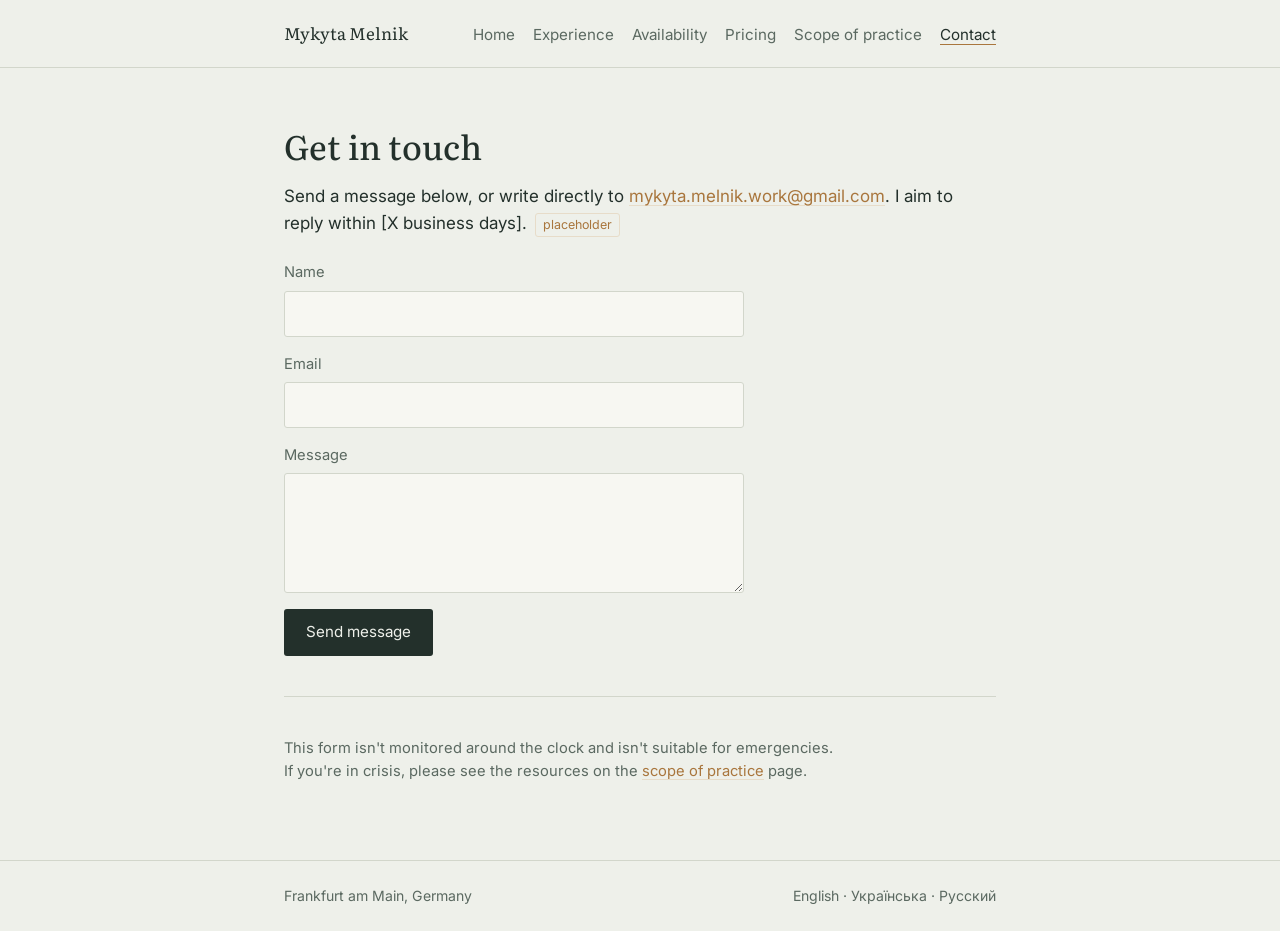
==== contact.html @ 3399c088 "Add files via upload" ====
<!DOCTYPE html>
<html lang="en">
<head>
<meta charset="UTF-8">
<meta name="viewport" content="width=device-width, initial-scale=1.0">
<title>Contact — Mykyta Melnik</title>
<link rel="preconnect" href="https://fonts.googleapis.com">
<link href="https://fonts.googleapis.com/css2?family=Literata:wght@400;500;600&family=Inter:wght@400;500;600&display=swap&subset=cyrillic" rel="stylesheet">
<link rel="stylesheet" href="style.css">
</head>
<body>

<header class="site">
  <div class="wrap">
    <a class="brand" href="index.html">Mykyta Melnik</a>
    <nav class="site-nav" aria-label="Main">
      <a href="index.html">Home</a>
      <a href="experience.html">Experience</a>
      <a href="availability.html">Availability</a>
      <a href="pricing.html">Pricing</a>
      <a href="scope.html">Scope of practice</a>
      <a href="contact.html" aria-current="page">Contact</a>
    </nav>
  </div>
</header>

<main>

  <h1>Get in touch</h1>
  <p>Send a message below, or write directly to <a href="mailto:mykyta.melnik.work@gmail.com">mykyta.melnik.work@gmail.com</a>. I aim to reply within [X business days].<span class="placeholder-tag">placeholder</span></p>

  <!--
    SETUP: replace YOUR_FORM_ID below with your real Formspree form ID.
    1. Create a free account at https://formspree.io
    2. Create a new form, get an ID like "abcd1234"
    3. Replace the form action URL below with https://formspree.io/f/abcd1234
  -->
  <form class="contact-form" action="https://formspree.io/f/YOUR_FORM_ID" method="POST">
    <label>
      Name
      <input type="text" name="name" required>
    </label>
    <label>
      Email
      <input type="email" name="_replyto" required>
    </label>
    <label>
      Message
      <textarea name="message" required></textarea>
    </label>
    <button class="submit" type="submit">Send message</button>
  </form>

  <hr class="rule">

  <p style="color: var(--ink-muted); font-size: 0.92rem;">This form isn't monitored around the clock and isn't suitable for emergencies. If you're in crisis, please see the resources on the <a href="scope.html">scope of practice</a> page.</p>

</main>

<footer class="site">
  <div class="wrap">
    <span>Frankfurt am Main, Germany</span>
    <span>English &middot; Українська &middot; Русский</span>
  </div>
</footer>

</body>
</html>
---- style.css ----
:root {
  --bg: #EEF0EA;
  --surface: #F7F7F2;
  --ink: #23302B;
  --ink-muted: #5B6961;
  --accent: #A9763D;
  --accent-soft: #E7DCC9;
  --rule: #D2D6CB;
  --max: 680px;
}

* { box-sizing: border-box; }

html {
  scroll-behavior: smooth;
}

@media (prefers-reduced-motion: reduce) {
  html { scroll-behavior: auto; }
  * { animation: none !important; transition: none !important; }
}

body {
  margin: 0;
  background: var(--bg);
  color: var(--ink);
  font-family: 'Inter', -apple-system, BlinkMacSystemFont, sans-serif;
  font-size: 17px;
  line-height: 1.6;
  -webkit-font-smoothing: antialiased;
}

h1, h2, h3 {
  font-family: 'Literata', Georgia, serif;
  font-weight: 500;
  line-height: 1.25;
  margin: 0 0 0.5em;
  color: var(--ink);
}

h1 { font-size: 2.1rem; font-weight: 460; }
h2 { font-size: 1.5rem; }
h3 { font-size: 1.15rem; }

p { margin: 0 0 1.1em; max-width: 62ch; }

a {
  color: var(--accent);
  text-decoration: underline;
  text-decoration-color: var(--accent-soft);
  text-underline-offset: 3px;
}
a:hover { text-decoration-color: var(--accent); }

a:focus-visible, button:focus-visible, input:focus-visible, textarea:focus-visible {
  outline: 2px solid var(--accent);
  outline-offset: 3px;
}

.wrap {
  max-width: var(--max);
  margin: 0 auto;
  padding: 0 24px;
}

header.site {
  border-bottom: 1px solid var(--rule);
  padding: 20px 0;
}

header.site .wrap {
  display: flex;
  justify-content: space-between;
  align-items: baseline;
  flex-wrap: wrap;
  gap: 10px 24px;
  max-width: 760px;
}

.brand {
  font-family: 'Literata', Georgia, serif;
  font-size: 1.05rem;
  color: var(--ink);
  text-decoration: none;
}

nav.site-nav {
  display: flex;
  flex-wrap: wrap;
  gap: 4px 18px;
}

nav.site-nav a {
  color: var(--ink-muted);
  text-decoration: none;
  font-size: 0.95rem;
}
nav.site-nav a:hover, nav.site-nav a[aria-current="page"] {
  color: var(--ink);
  text-decoration: underline;
  text-decoration-color: var(--accent);
  text-underline-offset: 4px;
}

main {
  max-width: 760px;
  margin: 0 auto;
  padding: 56px 24px 40px;
}

.avatar-placeholder {
  width: 116px;
  height: 116px;
  border-radius: 50%;
  background: var(--accent-soft);
  color: var(--accent);
  display: flex;
  align-items: center;
  justify-content: center;
  font-family: 'Literata', serif;
  font-size: 2rem;
  flex-shrink: 0;
}

.hero {
  display: flex;
  gap: 32px;
  align-items: flex-start;
  flex-wrap: wrap;
  margin-bottom: 8px;
}

.hero .intro-text { flex: 1 1 360px; min-width: 260px; }

.eyebrow {
  color: var(--ink-muted);
  font-size: 0.98rem;
  margin: 0 0 18px;
}

.location-line {
  color: var(--ink-muted);
  font-size: 0.95rem;
  margin: -6px 0 28px;
}

hr.rule {
  border: none;
  border-top: 1px solid var(--rule);
  margin: 40px 0;
}

ul.plain, ol.plain {
  padding-left: 0;
  list-style: none;
  margin: 0 0 1.1em;
}
ul.plain li, ol.plain li {
  padding-left: 1.1em;
  position: relative;
  margin-bottom: 0.55em;
}
ul.plain li::before {
  content: "\2013";
  position: absolute;
  left: 0;
  color: var(--accent);
}

.explore-list {
  margin: 0;
  padding: 0;
  list-style: none;
}
.explore-list li {
  border-top: 1px solid var(--rule);
}
.explore-list li:last-child { border-bottom: 1px solid var(--rule); }
.explore-list a {
  display: flex;
  justify-content: space-between;
  align-items: baseline;
  gap: 16px;
  padding: 16px 2px;
  text-decoration: none;
  color: var(--ink);
}
.explore-list a:hover .explore-title { text-decoration: underline; text-decoration-color: var(--accent); }
.explore-title { font-family: 'Literata', serif; font-size: 1.05rem; }
.explore-desc { color: var(--ink-muted); font-size: 0.92rem; text-align: right; }

.entry { margin-bottom: 34px; }
.entry .role { font-weight: 600; margin-bottom: 2px; }
.entry .org-dates { color: var(--ink-muted); font-size: 0.92rem; margin-bottom: 10px; }

.note-box {
  background: var(--surface);
  border-left: 3px solid var(--accent);
  padding: 18px 22px;
  margin: 28px 0;
}
.note-box p:last-child { margin-bottom: 0; }

.placeholder-tag {
  display: inline-block;
  font-size: 0.78rem;
  color: var(--accent);
  border: 1px solid var(--accent-soft);
  border-radius: 3px;
  padding: 1px 7px;
  margin-left: 8px;
  vertical-align: middle;
}

form.contact-form {
  margin-top: 24px;
  display: flex;
  flex-direction: column;
  gap: 16px;
  max-width: 460px;
}
form.contact-form label {
  display: flex;
  flex-direction: column;
  gap: 6px;
  font-size: 0.92rem;
  color: var(--ink-muted);
}
form.contact-form input,
form.contact-form textarea {
  font: inherit;
  color: var(--ink);
  background: var(--surface);
  border: 1px solid var(--rule);
  border-radius: 3px;
  padding: 10px 12px;
}
form.contact-form textarea { resize: vertical; min-height: 120px; }

button.submit {
  align-self: flex-start;
  font: inherit;
  font-size: 0.95rem;
  background: var(--ink);
  color: var(--bg);
  border: none;
  border-radius: 3px;
  padding: 11px 22px;
  cursor: pointer;
}
button.submit:hover { background: var(--accent); }

footer.site {
  border-top: 1px solid var(--rule);
  margin-top: 20px;
}
footer.site .wrap {
  max-width: 760px;
  padding: 24px;
  color: var(--ink-muted);
  font-size: 0.88rem;
  display: flex;
  justify-content: space-between;
  flex-wrap: wrap;
  gap: 8px 24px;
}

@media (max-width: 560px) {
  h1 { font-size: 1.7rem; }
  main { padding-top: 40px; }
  .explore-list a { flex-direction: column; gap: 2px; }
  .explore-desc { text-align: left; }
}
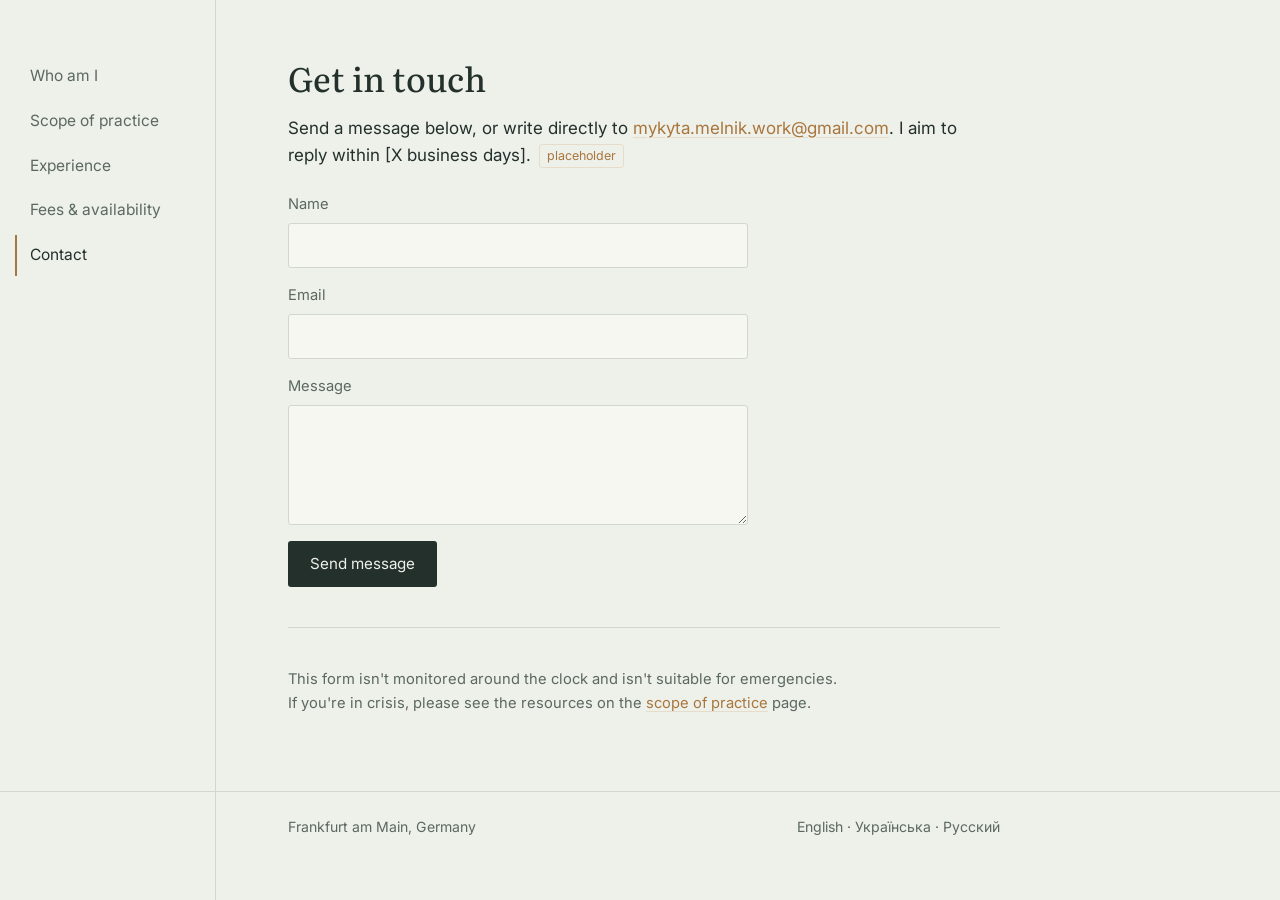
==== commit 9767fdd7: "Add files via upload" ====
--- a/contact.html
+++ b/contact.html
@@ -10,19 +10,13 @@
 </head>
 <body>
 
-<header class="site">
-  <div class="wrap">
-    <a class="brand" href="index.html">Mykyta Melnik</a>
-    <nav class="site-nav" aria-label="Main">
-      <a href="index.html">Home</a>
-      <a href="experience.html">Experience</a>
-      <a href="availability.html">Availability</a>
-      <a href="pricing.html">Pricing</a>
-      <a href="scope.html">Scope of practice</a>
-      <a href="contact.html" aria-current="page">Contact</a>
-    </nav>
-  </div>
-</header>
+<nav class="sidebar" aria-label="Main">
+  <a href="index.html">Who am I</a>
+  <a href="scope.html">Scope of practice</a>
+  <a href="experience.html">Experience</a>
+  <a href="fees-availability.html">Fees &amp; availability</a>
+  <a href="contact.html" aria-current="page">Contact</a>
+</nav>
 
 <main>
 
--- a/style.css
+++ b/style.css
@@ -63,49 +63,63 @@
   padding: 0 24px;
 }
 
-header.site {
-  border-bottom: 1px solid var(--rule);
-  padding: 20px 0;
-}
-
-header.site .wrap {
-  display: flex;
-  justify-content: space-between;
-  align-items: baseline;
-  flex-wrap: wrap;
-  gap: 10px 24px;
-  max-width: 760px;
-}
-
-.brand {
-  font-family: 'Literata', Georgia, serif;
-  font-size: 1.05rem;
-  color: var(--ink);
+.sidebar {
+  position: fixed;
+  top: 0;
+  left: 0;
+  bottom: 0;
+  width: 216px;
+  padding: 56px 28px;
+  border-right: 1px solid var(--rule);
+  display: flex;
+  flex-direction: column;
+  gap: 4px;
+  animation: sidebar-in 0.5s ease-out;
+}
+
+@keyframes sidebar-in {
+  from { opacity: 0; transform: translateX(-6px); }
+  to { opacity: 1; transform: translateX(0); }
+}
+
+.sidebar a {
+  color: var(--ink-muted);
   text-decoration: none;
-}
-
-nav.site-nav {
-  display: flex;
-  flex-wrap: wrap;
-  gap: 4px 18px;
-}
-
-nav.site-nav a {
-  color: var(--ink-muted);
-  text-decoration: none;
-  font-size: 0.95rem;
-}
-nav.site-nav a:hover, nav.site-nav a[aria-current="page"] {
-  color: var(--ink);
-  text-decoration: underline;
-  text-decoration-color: var(--accent);
-  text-underline-offset: 4px;
+  font-size: 0.97rem;
+  padding: 8px 0 8px 13px;
+  margin-left: -13px;
+  border-left: 2px solid transparent;
+  transition: color 0.2s ease, border-color 0.2s ease, padding-left 0.2s ease;
+}
+.sidebar a:hover {
+  color: var(--ink);
+  padding-left: 17px;
+}
+.sidebar a[aria-current="page"] {
+  color: var(--ink);
+  border-left-color: var(--accent);
 }
 
 main {
   max-width: 760px;
-  margin: 0 auto;
+  margin: 0 auto 0 264px;
   padding: 56px 24px 40px;
+}
+
+@media (max-width: 780px) {
+  .sidebar {
+    position: static;
+    width: auto;
+    flex-direction: row;
+    flex-wrap: wrap;
+    gap: 2px 18px;
+    border-right: none;
+    border-bottom: 1px solid var(--rule);
+    padding: 20px 24px;
+    animation: none;
+  }
+  main { margin-left: auto; }
+  footer.site .wrap { margin-left: 0; }
 }
 
 .avatar-placeholder {
@@ -256,6 +270,7 @@
 }
 footer.site .wrap {
   max-width: 760px;
+  margin-left: 264px;
   padding: 24px;
   color: var(--ink-muted);
   font-size: 0.88rem;
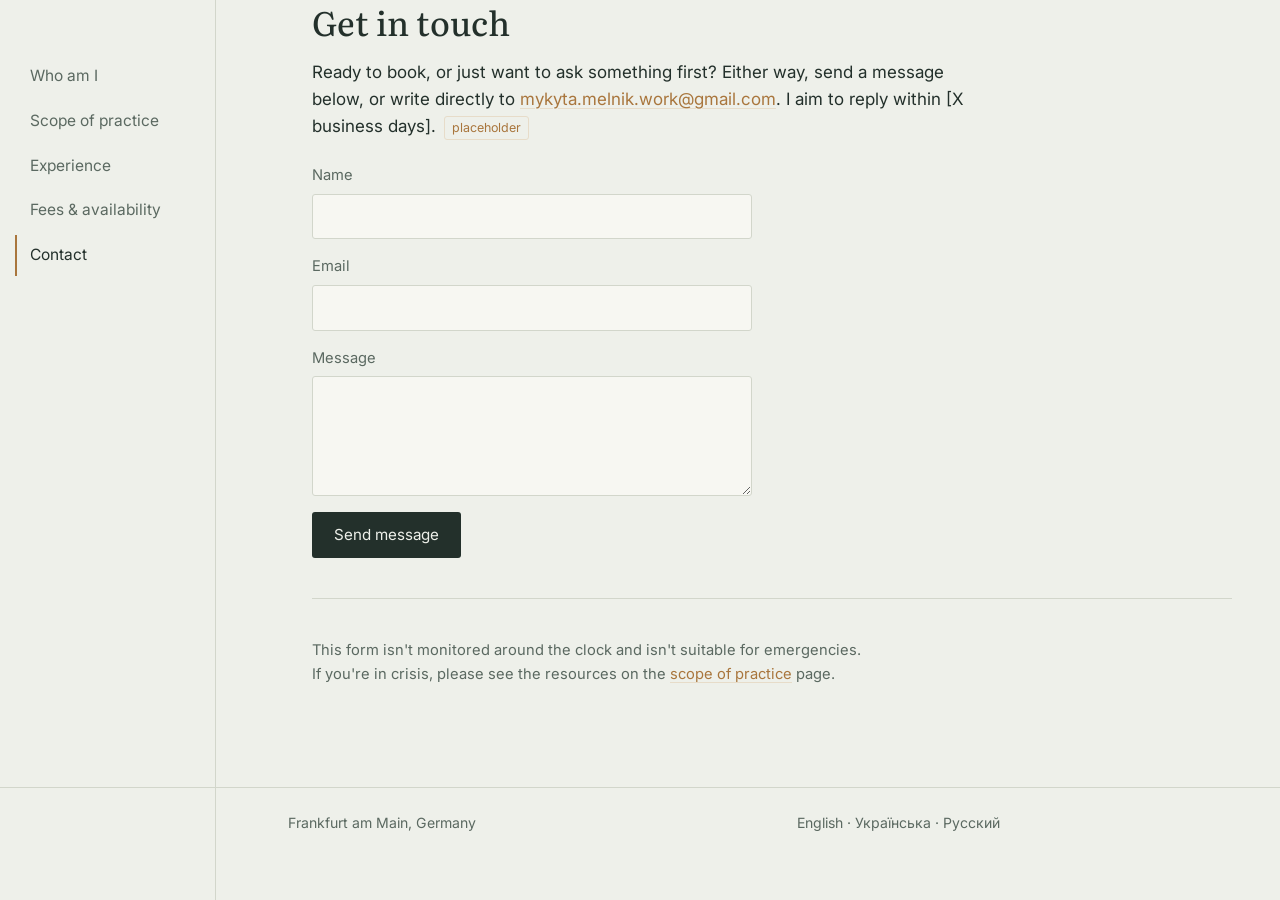
==== commit 607dab42: "Add files via upload" ====
--- a/contact.html
+++ b/contact.html
@@ -21,7 +21,7 @@
 <main>
 
   <h1>Get in touch</h1>
-  <p>Send a message below, or write directly to <a href="mailto:mykyta.melnik.work@gmail.com">mykyta.melnik.work@gmail.com</a>. I aim to reply within [X business days].<span class="placeholder-tag">placeholder</span></p>
+  <p>Ready to book, or just want to ask something first? Either way, send a message below, or write directly to <a href="mailto:mykyta.melnik.work@gmail.com">mykyta.melnik.work@gmail.com</a>. I aim to reply within [X business days].<span class="placeholder-tag">placeholder</span></p>
 
   <!--
     SETUP: replace YOUR_FORM_ID below with your real Formspree form ID.
--- a/style.css
+++ b/style.css
@@ -11,9 +11,7 @@
 
 * { box-sizing: border-box; }
 
-html {
-  scroll-behavior: smooth;
-}
+html { scroll-behavior: smooth; }
 
 @media (prefers-reduced-motion: reduce) {
   html { scroll-behavior: auto; }
@@ -63,6 +61,8 @@
   padding: 0 24px;
 }
 
+/* ---------- Sidebar navigation ---------- */
+
 .sidebar {
   position: fixed;
   top: 0;
@@ -91,20 +91,18 @@
   border-left: 2px solid transparent;
   transition: color 0.2s ease, border-color 0.2s ease, padding-left 0.2s ease;
 }
-.sidebar a:hover {
-  color: var(--ink);
-  padding-left: 17px;
-}
-.sidebar a[aria-current="page"] {
-  color: var(--ink);
-  border-left-color: var(--accent);
-}
+.sidebar a:hover { color: var(--ink); padding-left: 17px; }
+.sidebar a[aria-current="page"] { color: var(--ink); border-left-color: var(--accent); }
+
+/* ---------- Page shell ---------- */
 
 main {
-  max-width: 760px;
-  margin: 0 auto 0 264px;
-  padding: 56px 24px 40px;
-}
+  margin-left: 264px;
+  max-width: 1040px;
+  padding: 0 48px 64px;
+}
+
+.prose { max-width: 640px; }
 
 @media (max-width: 780px) {
   .sidebar {
@@ -118,13 +116,13 @@
     padding: 20px 24px;
     animation: none;
   }
-  main { margin-left: auto; }
+  main { margin-left: 0; padding: 0 24px 48px; }
   footer.site .wrap { margin-left: 0; }
 }
 
+/* ---------- Avatar placeholder ---------- */
+
 .avatar-placeholder {
-  width: 116px;
-  height: 116px;
   border-radius: 50%;
   background: var(--accent-soft);
   color: var(--accent);
@@ -132,157 +130,208 @@
   align-items: center;
   justify-content: center;
   font-family: 'Literata', serif;
-  font-size: 2rem;
   flex-shrink: 0;
 }
 
-.hero {
-  display: flex;
-  gap: 32px;
-  align-items: flex-start;
+/* ---------- Hero (homepage) ---------- */
+
+.hero-section {
+  display: flex;
+  gap: 56px;
+  align-items: center;
+  padding: 68px 0 60px;
   flex-wrap: wrap;
-  margin-bottom: 8px;
-}
-
-.hero .intro-text { flex: 1 1 360px; min-width: 260px; }
-
-.eyebrow {
+}
+.hero-text { flex: 1 1 420px; min-width: 280px; }
+.hero-text h1 { font-size: clamp(1.9rem, 3.2vw, 2.7rem); max-width: 17ch; }
+.hero-text p.lede { font-size: 1.07rem; max-width: 46ch; }
+
+.hero-visual {
+  flex: 0 0 280px;
+  display: flex;
+  flex-direction: column;
+  align-items: center;
+  gap: 16px;
+  background: var(--surface);
+  border: 1px solid var(--rule);
+  padding: 40px 24px;
+}
+.hero-visual .avatar-placeholder { width: 140px; height: 140px; font-size: 2.4rem; }
+.hero-visual .visual-caption { text-align: center; font-size: 0.9rem; color: var(--ink-muted); margin: 0; }
+.hero-visual .visual-caption strong { color: var(--ink); display: block; font-weight: 600; margin-bottom: 2px; }
+
+.hero-cta-row { display: flex; gap: 22px; align-items: center; flex-wrap: wrap; margin-top: 26px; }
+
+.eyebrow { color: var(--ink-muted); font-size: 0.98rem; margin: 0 0 16px; }
+.location-line { color: var(--ink-muted); font-size: 0.95rem; margin: -6px 0 28px; }
+
+@media (max-width: 780px) {
+  .hero-section { padding: 36px 0 28px; gap: 32px; }
+  .hero-visual { flex: 0 0 auto; width: 100%; max-width: 260px; margin: 0 auto; }
+}
+
+/* ---------- Buttons ---------- */
+
+.btn-primary {
+  display: inline-block;
+  background: var(--ink);
+  color: var(--bg);
+  text-decoration: none;
+  padding: 13px 26px;
+  border-radius: 3px;
+  font-size: 0.97rem;
+  transition: background 0.2s ease;
+}
+.btn-primary:hover { background: var(--accent); }
+
+.link-quiet {
   color: var(--ink-muted);
-  font-size: 0.98rem;
-  margin: 0 0 18px;
-}
-
-.location-line {
-  color: var(--ink-muted);
+  text-decoration: none;
   font-size: 0.95rem;
-  margin: -6px 0 28px;
-}
-
-hr.rule {
-  border: none;
+  border-bottom: 1px solid var(--accent-soft);
+  padding-bottom: 2px;
+  transition: color 0.2s ease, border-color 0.2s ease;
+}
+.link-quiet:hover { color: var(--ink); border-color: var(--accent); }
+
+/* ---------- Sections ---------- */
+
+hr.rule { border: none; border-top: 1px solid var(--rule); margin: 40px 0; }
+
+.bridge { padding: 4px 0 8px; }
+.bridge p { font-size: 1.03rem; }
+
+.specialty-grid {
+  display: grid;
+  grid-template-columns: repeat(2, 1fr);
   border-top: 1px solid var(--rule);
-  margin: 40px 0;
-}
-
-ul.plain, ol.plain {
-  padding-left: 0;
-  list-style: none;
-  margin: 0 0 1.1em;
-}
-ul.plain li, ol.plain li {
-  padding-left: 1.1em;
-  position: relative;
-  margin-bottom: 0.55em;
-}
-ul.plain li::before {
-  content: "\2013";
-  position: absolute;
-  left: 0;
-  color: var(--accent);
-}
-
-.explore-list {
-  margin: 0;
-  padding: 0;
-  list-style: none;
-}
-.explore-list li {
+  margin: 12px 0 60px;
+}
+.specialty-item {
+  padding: 22px 28px 22px 0;
+  border-bottom: 1px solid var(--rule);
+}
+.specialty-item:nth-child(odd) { border-right: 1px solid var(--rule); padding-right: 28px; }
+.specialty-item:nth-child(even) { padding-left: 28px; }
+.specialty-item h3 { font-size: 1.05rem; margin-bottom: 6px; }
+.specialty-item p { font-size: 0.94rem; color: var(--ink-muted); margin-bottom: 0; max-width: 40ch; }
+
+@media (max-width: 640px) {
+  .specialty-grid { grid-template-columns: 1fr; }
+  .specialty-item:nth-child(odd) { border-right: none; padding-right: 0; }
+  .specialty-item:nth-child(even) { padding-left: 0; }
+}
+
+.facts-strip {
+  display: flex;
+  gap: 40px;
+  flex-wrap: wrap;
+  padding: 30px 0;
   border-top: 1px solid var(--rule);
-}
+  border-bottom: 1px solid var(--rule);
+  margin: 8px 0 56px;
+}
+.facts-strip .fact { flex: 1 1 160px; }
+.facts-strip .fact-label { color: var(--ink-muted); font-size: 0.84rem; margin-bottom: 6px; }
+.facts-strip .fact-value { font-size: 0.98rem; }
+.facts-strip .fact-value a { color: var(--ink); text-decoration-color: var(--accent-soft); }
+
+.cta-banner {
+  background: var(--surface);
+  border: 1px solid var(--rule);
+  padding: 40px;
+  margin: 8px 0 16px;
+  display: flex;
+  justify-content: space-between;
+  align-items: center;
+  flex-wrap: wrap;
+  gap: 22px;
+}
+.cta-banner h2 { margin-bottom: 4px; }
+.cta-banner p { margin-bottom: 0; color: var(--ink-muted); }
+
+@media (max-width: 560px) {
+  .specialty-item, .specialty-item:nth-child(odd), .specialty-item:nth-child(even) { padding: 18px 0; }
+  .cta-banner { padding: 28px; }
+}
+
+/* ---------- Lists ---------- */
+
+ul.plain, ol.plain { padding-left: 0; list-style: none; margin: 0 0 1.1em; }
+ul.plain li, ol.plain li { padding-left: 1.1em; position: relative; margin-bottom: 0.55em; }
+ul.plain li::before { content: "\2013"; position: absolute; left: 0; color: var(--accent); }
+
+.explore-list { margin: 0; padding: 0; list-style: none; max-width: 640px; }
+.explore-list li { border-top: 1px solid var(--rule); }
 .explore-list li:last-child { border-bottom: 1px solid var(--rule); }
 .explore-list a {
-  display: flex;
-  justify-content: space-between;
-  align-items: baseline;
-  gap: 16px;
-  padding: 16px 2px;
-  text-decoration: none;
-  color: var(--ink);
+  display: flex; justify-content: space-between; align-items: baseline;
+  gap: 16px; padding: 16px 2px; text-decoration: none; color: var(--ink);
 }
 .explore-list a:hover .explore-title { text-decoration: underline; text-decoration-color: var(--accent); }
 .explore-title { font-family: 'Literata', serif; font-size: 1.05rem; }
 .explore-desc { color: var(--ink-muted); font-size: 0.92rem; text-align: right; }
 
-.entry { margin-bottom: 34px; }
+/* ---------- Entries (experience page) ---------- */
+
+.entry { margin-bottom: 34px; max-width: 640px; }
 .entry .role { font-weight: 600; margin-bottom: 2px; }
 .entry .org-dates { color: var(--ink-muted); font-size: 0.92rem; margin-bottom: 10px; }
 
-.note-box {
-  background: var(--surface);
-  border-left: 3px solid var(--accent);
-  padding: 18px 22px;
-  margin: 28px 0;
-}
+/* ---------- Note box ---------- */
+
+.note-box { background: var(--surface); border-left: 3px solid var(--accent); padding: 18px 22px; margin: 28px 0; max-width: 640px; }
 .note-box p:last-child { margin-bottom: 0; }
 
 .placeholder-tag {
-  display: inline-block;
-  font-size: 0.78rem;
-  color: var(--accent);
-  border: 1px solid var(--accent-soft);
-  border-radius: 3px;
-  padding: 1px 7px;
-  margin-left: 8px;
-  vertical-align: middle;
-}
-
-form.contact-form {
-  margin-top: 24px;
-  display: flex;
-  flex-direction: column;
-  gap: 16px;
-  max-width: 460px;
-}
-form.contact-form label {
-  display: flex;
-  flex-direction: column;
-  gap: 6px;
-  font-size: 0.92rem;
-  color: var(--ink-muted);
-}
-form.contact-form input,
-form.contact-form textarea {
-  font: inherit;
-  color: var(--ink);
-  background: var(--surface);
-  border: 1px solid var(--rule);
-  border-radius: 3px;
-  padding: 10px 12px;
+  display: inline-block; font-size: 0.78rem; color: var(--accent);
+  border: 1px solid var(--accent-soft); border-radius: 3px; padding: 1px 7px;
+  margin-left: 8px; vertical-align: middle;
+}
+
+/* ---------- Contact form ---------- */
+
+form.contact-form { margin-top: 24px; display: flex; flex-direction: column; gap: 16px; max-width: 440px; }
+form.contact-form label { display: flex; flex-direction: column; gap: 6px; font-size: 0.92rem; color: var(--ink-muted); }
+form.contact-form input, form.contact-form textarea {
+  font: inherit; color: var(--ink); background: var(--surface);
+  border: 1px solid var(--rule); border-radius: 3px; padding: 10px 12px;
 }
 form.contact-form textarea { resize: vertical; min-height: 120px; }
 
 button.submit {
-  align-self: flex-start;
-  font: inherit;
-  font-size: 0.95rem;
-  background: var(--ink);
-  color: var(--bg);
-  border: none;
-  border-radius: 3px;
-  padding: 11px 22px;
-  cursor: pointer;
+  align-self: flex-start; font: inherit; font-size: 0.95rem;
+  background: var(--ink); color: var(--bg); border: none; border-radius: 3px;
+  padding: 11px 22px; cursor: pointer; transition: background 0.2s ease;
 }
 button.submit:hover { background: var(--accent); }
 
-footer.site {
-  border-top: 1px solid var(--rule);
-  margin-top: 20px;
-}
+/* ---------- Next-step link (page-to-page flow) ---------- */
+
+.next-step {
+  display: flex; justify-content: space-between; align-items: center;
+  border-top: 1px solid var(--rule); border-bottom: 1px solid var(--rule);
+  padding: 20px 2px; margin: 48px 0 8px; max-width: 640px;
+  text-decoration: none; color: var(--ink);
+  transition: padding 0.2s ease;
+}
+.next-step:hover { padding-left: 6px; }
+.next-step .next-copy { display: flex; flex-direction: column; }
+.next-step .next-label { color: var(--ink-muted); font-size: 0.83rem; margin-bottom: 4px; }
+.next-step .next-title { font-family: 'Literata', serif; font-size: 1.05rem; }
+.next-step .next-arrow { color: var(--accent); font-size: 1.3rem; flex-shrink: 0; margin-left: 16px; }
+
+/* ---------- Footer ---------- */
+
+footer.site { border-top: 1px solid var(--rule); margin-top: 20px; }
 footer.site .wrap {
-  max-width: 760px;
-  margin-left: 264px;
-  padding: 24px;
-  color: var(--ink-muted);
-  font-size: 0.88rem;
-  display: flex;
-  justify-content: space-between;
-  flex-wrap: wrap;
-  gap: 8px 24px;
+  max-width: 760px; margin-left: 264px; padding: 24px;
+  color: var(--ink-muted); font-size: 0.88rem;
+  display: flex; justify-content: space-between; flex-wrap: wrap; gap: 8px 24px;
 }
 
 @media (max-width: 560px) {
   h1 { font-size: 1.7rem; }
-  main { padding-top: 40px; }
   .explore-list a { flex-direction: column; gap: 2px; }
   .explore-desc { text-align: left; }
 }
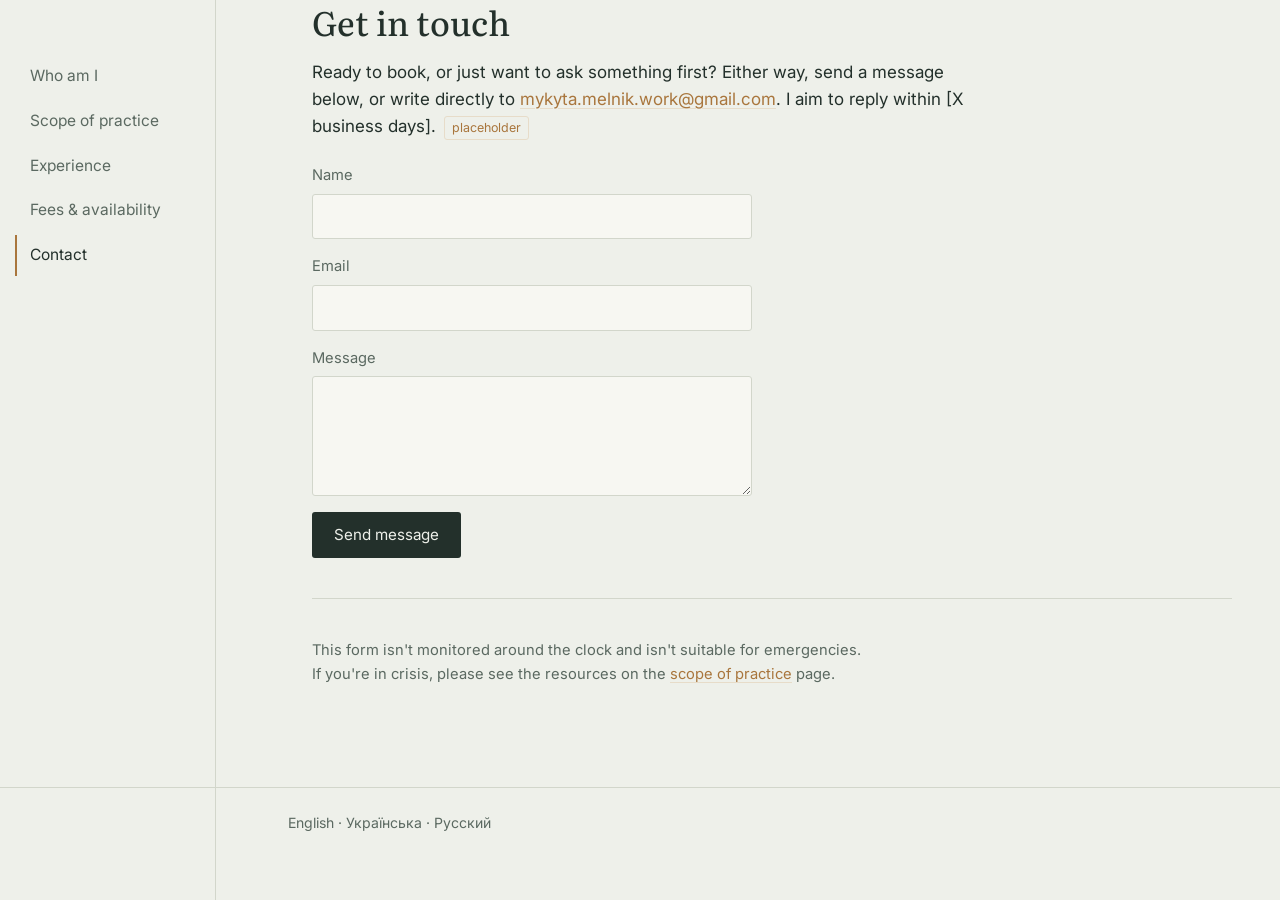
==== commit e5d2ddff: "Add files via upload" ====
--- a/contact.html
+++ b/contact.html
@@ -53,7 +53,6 @@
 
 <footer class="site">
   <div class="wrap">
-    <span>Frankfurt am Main, Germany</span>
     <span>English &middot; Українська &middot; Русский</span>
   </div>
 </footer>
--- a/style.css
+++ b/style.css
@@ -137,37 +137,37 @@
 
 .hero-section {
   display: flex;
-  gap: 56px;
+  gap: 64px;
   align-items: center;
-  padding: 68px 0 60px;
+  padding: 80px 0 68px;
   flex-wrap: wrap;
 }
-.hero-text { flex: 1 1 420px; min-width: 280px; }
+.hero-text { flex: 1 1 400px; min-width: 280px; }
 .hero-text h1 { font-size: clamp(1.9rem, 3.2vw, 2.7rem); max-width: 17ch; }
 .hero-text p.lede { font-size: 1.07rem; max-width: 46ch; }
 
 .hero-visual {
-  flex: 0 0 280px;
+  flex: 0 0 340px;
   display: flex;
   flex-direction: column;
   align-items: center;
-  gap: 16px;
+  gap: 22px;
   background: var(--surface);
   border: 1px solid var(--rule);
-  padding: 40px 24px;
-}
-.hero-visual .avatar-placeholder { width: 140px; height: 140px; font-size: 2.4rem; }
-.hero-visual .visual-caption { text-align: center; font-size: 0.9rem; color: var(--ink-muted); margin: 0; }
-.hero-visual .visual-caption strong { color: var(--ink); display: block; font-weight: 600; margin-bottom: 2px; }
+  padding: 56px 32px 48px;
+}
+.hero-visual .avatar-placeholder { width: 200px; height: 200px; font-size: 3.2rem; }
+.hero-visual .visual-caption { text-align: center; font-size: 0.95rem; color: var(--ink-muted); margin: 0; }
+.hero-visual .visual-caption strong { color: var(--ink); display: block; font-weight: 600; font-size: 1.05rem; margin-bottom: 3px; }
 
 .hero-cta-row { display: flex; gap: 22px; align-items: center; flex-wrap: wrap; margin-top: 26px; }
 
-.eyebrow { color: var(--ink-muted); font-size: 0.98rem; margin: 0 0 16px; }
 .location-line { color: var(--ink-muted); font-size: 0.95rem; margin: -6px 0 28px; }
 
 @media (max-width: 780px) {
   .hero-section { padding: 36px 0 28px; gap: 32px; }
-  .hero-visual { flex: 0 0 auto; width: 100%; max-width: 260px; margin: 0 auto; }
+  .hero-visual { flex: 0 0 auto; width: 100%; max-width: 300px; margin: 0 auto; padding: 40px 24px 36px; }
+  .hero-visual .avatar-placeholder { width: 168px; height: 168px; font-size: 2.8rem; }
 }
 
 /* ---------- Buttons ---------- */
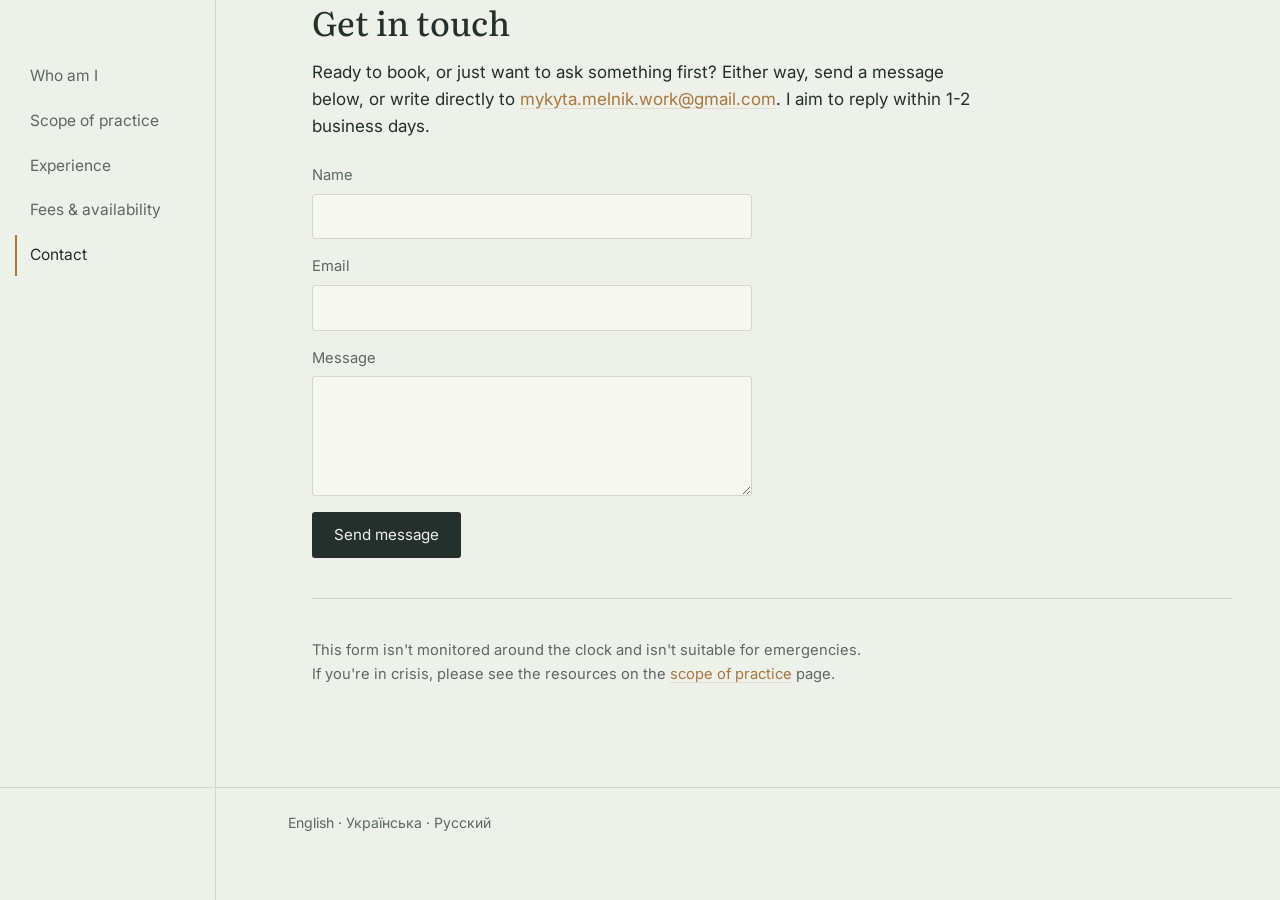
==== commit 1e82b77b: "contact.html" ====
--- a/contact.html
+++ b/contact.html
@@ -21,7 +21,7 @@
 <main>
 
   <h1>Get in touch</h1>
-  <p>Ready to book, or just want to ask something first? Either way, send a message below, or write directly to <a href="mailto:mykyta.melnik.work@gmail.com">mykyta.melnik.work@gmail.com</a>. I aim to reply within [X business days].<span class="placeholder-tag">placeholder</span></p>
+  <p>Ready to book, or just want to ask something first? Either way, send a message below, or write directly to <a href="mailto:mykyta.melnik.work@gmail.com">mykyta.melnik.work@gmail.com</a>. I aim to reply within 1-2 business days.</p>
 
   <!--
     SETUP: replace YOUR_FORM_ID below with your real Formspree form ID.
